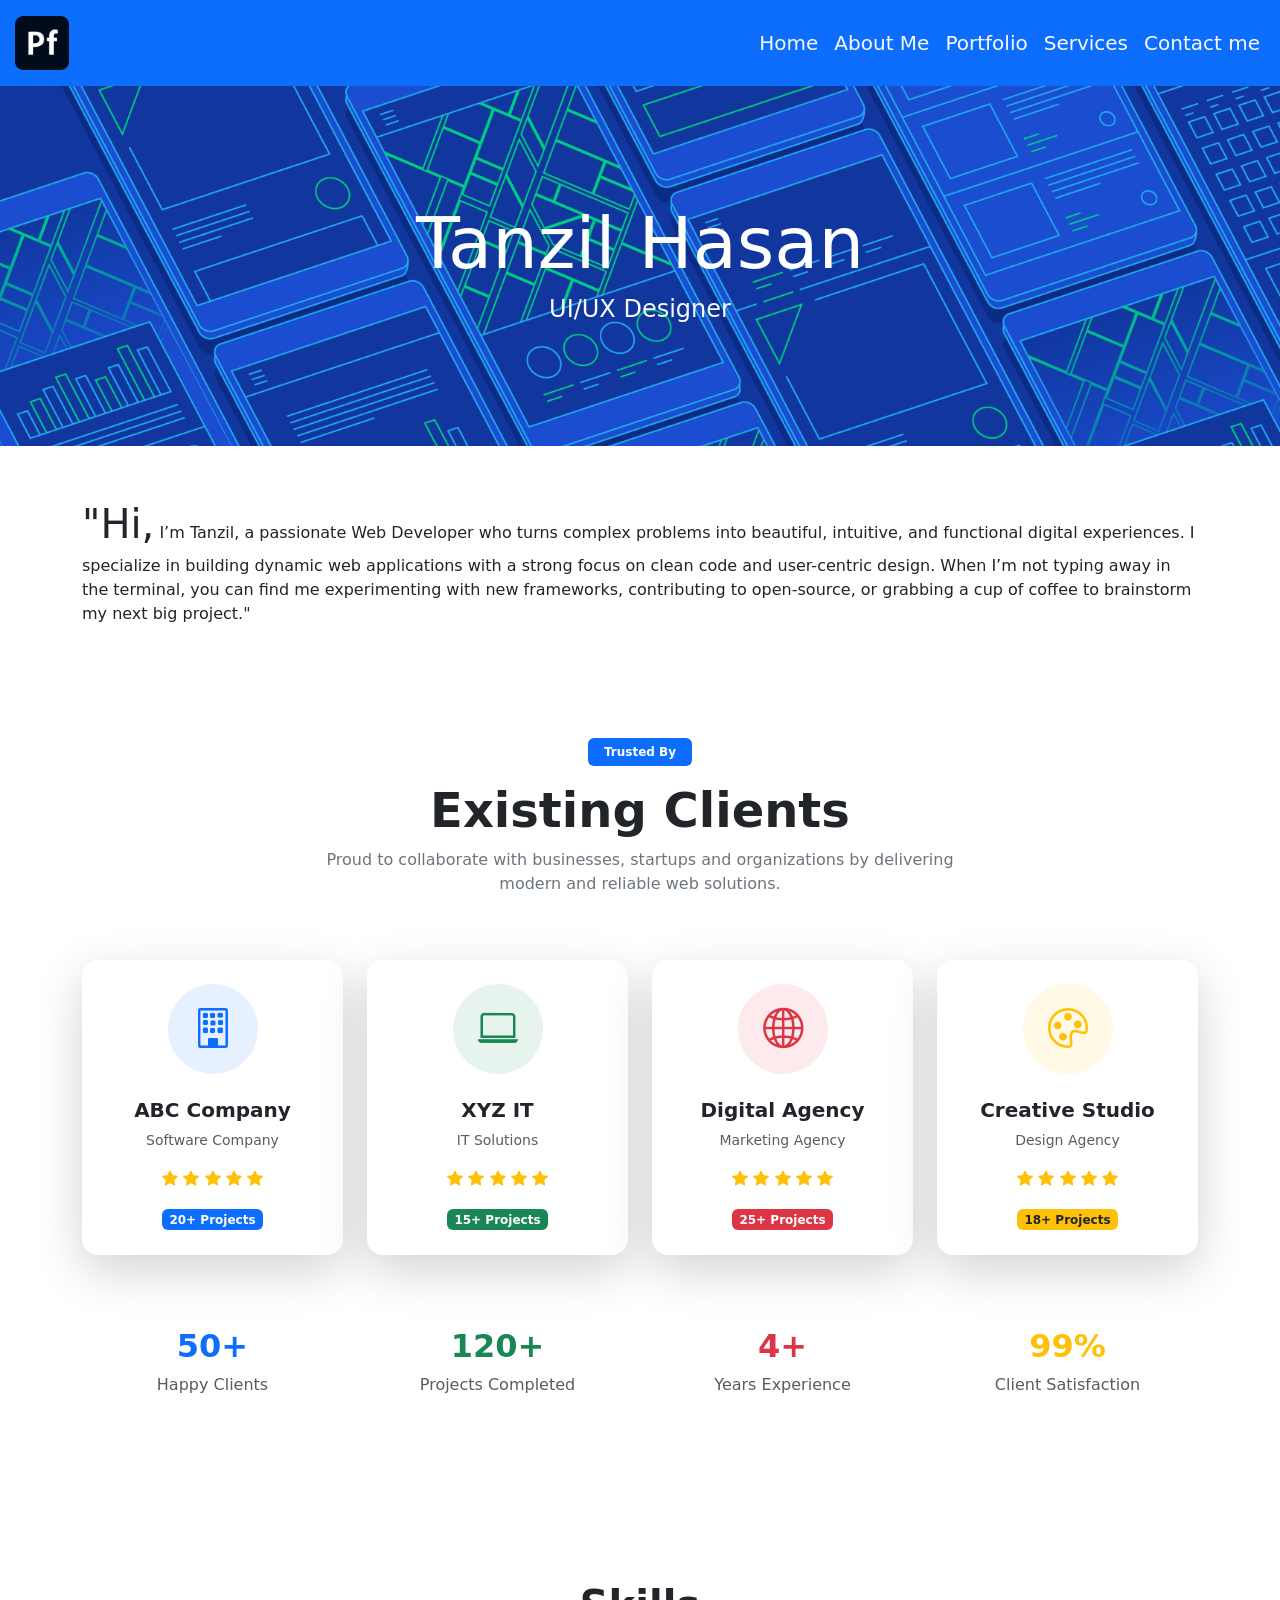
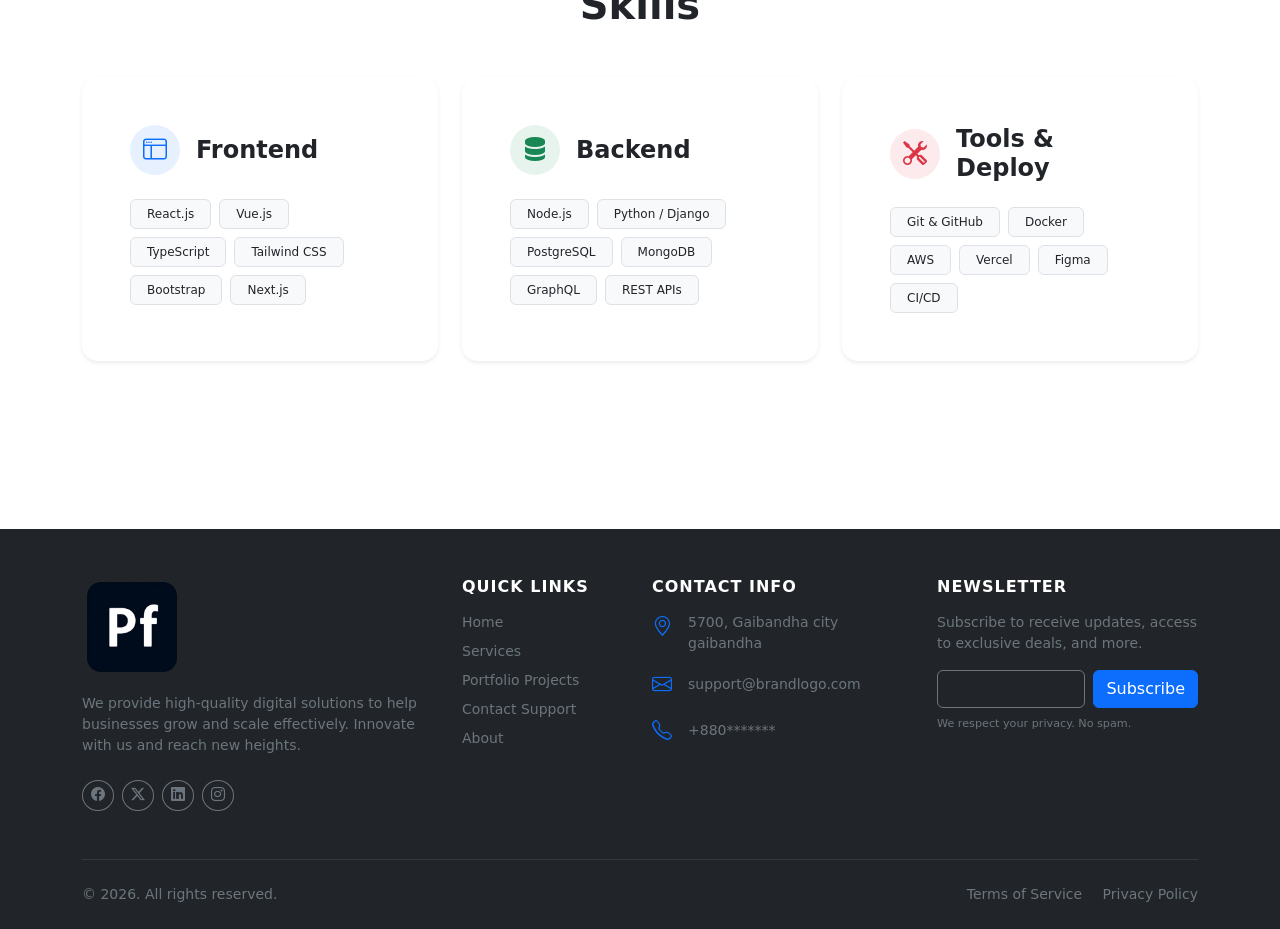
==== about.html @ e1a442a1 "Initial commit - Personal Portfolio website" ====
<!doctype html>
<html lang="en">

<head>
    <meta charset="utf-8">
    <meta name="viewport" content="width=device-width, initial-scale=1">
    <title>Bootstrap demo</title>
    <link href="https://cdn.jsdelivr.net/npm/bootstrap@5.3.3/dist/css/bootstrap.min.css" rel="stylesheet"
        integrity="sha384-QWTKZyjpPEjISv5WaRU9OFeRpok6YctnYmDr5pNlyT2bRjXh0JMhjY6hW+ALEwIH" crossorigin="anonymous">
    <link rel="stylesheet" href="https://cdn.jsdelivr.net/npm/bootstrap-icons@1.11.3/font/bootstrap-icons.min.css">
    <link rel="stylesheet" href="assets/css/style.css">
</head>

<body>
    <header id="navbar">
        <nav class="navbar navbar-expand-lg bg-primary">
            <div class="container-fluid">
                <a class="navbar-brand" href="index.html"><img src="assets/img/logo.webp" alt="" width="60px"></a>
                <button class="navbar-toggler" type="button" data-bs-toggle="collapse" data-bs-target="#navbarNav"
                    aria-controls="navbarNav" aria-expanded="false" aria-label="Toggle navigation">
                    <span class="navbar-toggler-icon"></span>
                </button>
                <div class="collapse navbar-collapse" id="navbarNav">
                    <ul class="navbar-nav ms-auto">
                        <li class="nav-item">
                            <a class="nav-link active text-light fs-5" aria-current="page" href="index.html">Home</a>
                        </li>
                        <li class="nav-item">
                            <a class="nav-link active text-light fs-5" aria-current="page" href="about.html">About
                                Me</a>
                        </li>
                        <li class="nav-item">
                            <a class="nav-link active text-light fs-5" aria-current="page"
                                href="portfolio.html">Portfolio</a>
                        </li>
                        <li class="nav-item">
                            <a class="nav-link active text-light fs-5" aria-current="page"
                                href="service.html">Services</a>
                        </li>
                        <li class="nav-item">
                            <a class="nav-link active text-light fs-5" aria-current="page" href="contact.html">Contact
                                me</a>
                        </li>
                    </ul>
                </div>
            </div>
        </nav>
    </header>

    <section id="title" class="">
        <h1>
            Tanzil Hasan
        </h1>
        <h4 class="text-light">UI/UX Designer</h4>
    </section>

    <section id="biography" class="py-5 container">
        <p>
            <span class="fs-1">"Hi,</span> I’m Tanzil, a passionate Web Developer who turns complex problems into
            beautiful, intuitive, and
            functional
            digital experiences. I specialize in building dynamic web applications with a strong focus on clean code and
            user-centric design. When I’m not typing away in the terminal, you can find me experimenting with new
            frameworks,
            contributing to open-source, or grabbing a cup of coffee to brainstorm my next big project."
        </p>
    </section>

    <section id="existing-client" class="py-5">
        <div class="container">

            <!-- Section Heading -->

            <div class="row justify-content-center mb-5">

                <div class="col-lg-7 text-center">

                    <span class="badge bg-primary px-3 py-2 mb-3">
                        Trusted By
                    </span>

                    <h2 class="display-5 fw-bold">
                        Existing Clients
                    </h2>

                    <p class="text-secondary">
                        Proud to collaborate with businesses, startups and organizations
                        by delivering modern and reliable web solutions.
                    </p>

                </div>

            </div>

            <!-- Client Cards -->

            <div class="row g-4">

                <!-- Client 1 -->

                <div class="col-lg-3 col-md-6">

                    <div class="card border-0 shadow-lg rounded-4 h-100">

                        <div class="card-body text-center p-4">

                            <div class="bg-primary bg-opacity-10 rounded-circle d-inline-flex justify-content-center align-items-center mb-4"
                                style="width:90px;height:90px;">

                                <i class="bi bi-building fs-1 text-primary"></i>

                            </div>

                            <h5 class="fw-bold">
                                ABC Company
                            </h5>

                            <p class="text-muted small">
                                Software Company
                            </p>

                            <div class="text-warning mb-3">
                                <i class="bi bi-star-fill"></i>
                                <i class="bi bi-star-fill"></i>
                                <i class="bi bi-star-fill"></i>
                                <i class="bi bi-star-fill"></i>
                                <i class="bi bi-star-fill"></i>
                            </div>

                            <span class="badge bg-primary">
                                20+ Projects
                            </span>

                        </div>

                    </div>

                </div>

                <!-- Client 2 -->

                <div class="col-lg-3 col-md-6">

                    <div class="card border-0 shadow-lg rounded-4 h-100">

                        <div class="card-body text-center p-4">

                            <div class="bg-success bg-opacity-10 rounded-circle d-inline-flex justify-content-center align-items-center mb-4"
                                style="width:90px;height:90px;">

                                <i class="bi bi-laptop fs-1 text-success"></i>

                            </div>

                            <h5 class="fw-bold">
                                XYZ IT
                            </h5>

                            <p class="text-muted small">
                                IT Solutions
                            </p>

                            <div class="text-warning mb-3">
                                <i class="bi bi-star-fill"></i>
                                <i class="bi bi-star-fill"></i>
                                <i class="bi bi-star-fill"></i>
                                <i class="bi bi-star-fill"></i>
                                <i class="bi bi-star-fill"></i>
                            </div>

                            <span class="badge bg-success">
                                15+ Projects
                            </span>

                        </div>

                    </div>

                </div>

                <!-- Client 3 -->

                <div class="col-lg-3 col-md-6">

                    <div class="card border-0 shadow-lg rounded-4 h-100">

                        <div class="card-body text-center p-4">

                            <div class="bg-danger bg-opacity-10 rounded-circle d-inline-flex justify-content-center align-items-center mb-4"
                                style="width:90px;height:90px;">

                                <i class="bi bi-globe2 fs-1 text-danger"></i>

                            </div>

                            <h5 class="fw-bold">
                                Digital Agency
                            </h5>

                            <p class="text-muted small">
                                Marketing Agency
                            </p>

                            <div class="text-warning mb-3">
                                <i class="bi bi-star-fill"></i>
                                <i class="bi bi-star-fill"></i>
                                <i class="bi bi-star-fill"></i>
                                <i class="bi bi-star-fill"></i>
                                <i class="bi bi-star-fill"></i>
                            </div>

                            <span class="badge bg-danger">
                                25+ Projects
                            </span>

                        </div>

                    </div>

                </div>

                <!-- Client 4 -->

                <div class="col-lg-3 col-md-6">

                    <div class="card border-0 shadow-lg rounded-4 h-100">

                        <div class="card-body text-center p-4">

                            <div class="bg-warning bg-opacity-10 rounded-circle d-inline-flex justify-content-center align-items-center mb-4"
                                style="width:90px;height:90px;">

                                <i class="bi bi-palette fs-1 text-warning"></i>

                            </div>

                            <h5 class="fw-bold">
                                Creative Studio
                            </h5>

                            <p class="text-muted small">
                                Design Agency
                            </p>

                            <div class="text-warning mb-3">
                                <i class="bi bi-star-fill"></i>
                                <i class="bi bi-star-fill"></i>
                                <i class="bi bi-star-fill"></i>
                                <i class="bi bi-star-fill"></i>
                                <i class="bi bi-star-fill"></i>
                            </div>

                            <span class="badge bg-warning text-dark">
                                18+ Projects
                            </span>

                        </div>

                    </div>

                </div>

            </div>

            <!-- Statistics -->

            <div class="row text-center mt-5 g-4">

                <div class="col-md-3">
                    <h2 class="fw-bold text-primary">50+</h2>
                    <p class="text-muted">Happy Clients</p>
                </div>

                <div class="col-md-3">
                    <h2 class="fw-bold text-success">120+</h2>
                    <p class="text-muted">Projects Completed</p>
                </div>

                <div class="col-md-3">
                    <h2 class="fw-bold text-danger">4+</h2>
                    <p class="text-muted">Years Experience</p>
                </div>

                <div class="col-md-3">
                    <h2 class="fw-bold text-warning">99%</h2>
                    <p class="text-muted">Client Satisfaction</p>
                </div>

            </div>

        </div>

    </section>

    <section id="skill" class="py-5">
        <!-- Skills Section -->
        <section class="py-5 ">
            <div class="container py-4">

                <!-- Section Header -->
                <div class="text-center mb-5">

                    <h2 class="display-6 fw-bold mb-0">Skills</h2>
                </div>

                <div class="row g-4 text-start">

                    <!-- Category 1: Frontend -->
                    <div class="col-md-6 col-lg-4">
                        <div class="card border-0 shadow-sm rounded-4 h-100 hover-lift">
                            <div class="card-body p-4 p-md-5">
                                <!-- Icon & Title -->
                                <div class="d-flex align-items-center gap-3 mb-4">
                                    <div class="bg-primary bg-opacity-10 text-primary rounded-circle p-3 d-flex align-items-center justify-content-center"
                                        style="width: 50px; height: 50px;">
                                        <i class="bi bi-window-sidebar fs-4"></i>
                                    </div>
                                    <h4 class="fw-bold mb-0">Frontend</h4>
                                </div>
                                <!-- Tags -->
                                <div class="d-flex flex-wrap gap-2">
                                    <span
                                        class="badge bg-light text-dark border px-3 py-2 fw-medium skill-tag">React.js</span>
                                    <span
                                        class="badge bg-light text-dark border px-3 py-2 fw-medium skill-tag">Vue.js</span>
                                    <span
                                        class="badge bg-light text-dark border px-3 py-2 fw-medium skill-tag">TypeScript</span>
                                    <span class="badge bg-light text-dark border px-3 py-2 fw-medium skill-tag">Tailwind
                                        CSS</span>
                                    <span
                                        class="badge bg-light text-dark border px-3 py-2 fw-medium skill-tag">Bootstrap</span>
                                    <span
                                        class="badge bg-light text-dark border px-3 py-2 fw-medium skill-tag">Next.js</span>
                                </div>
                            </div>
                        </div>
                    </div>

                    <!-- Category 2: Backend -->
                    <div class="col-md-6 col-lg-4">
                        <div class="card border-0 shadow-sm rounded-4 h-100 hover-lift">
                            <div class="card-body p-4 p-md-5">
                                <div class="d-flex align-items-center gap-3 mb-4">
                                    <div class="bg-success bg-opacity-10 text-success rounded-circle p-3 d-flex align-items-center justify-content-center"
                                        style="width: 50px; height: 50px;">
                                        <i class="bi bi-server fs-4"></i>
                                    </div>
                                    <h4 class="fw-bold mb-0">Backend</h4>
                                </div>
                                <div class="d-flex flex-wrap gap-2">
                                    <span
                                        class="badge bg-light text-dark border px-3 py-2 fw-medium skill-tag">Node.js</span>
                                    <span class="badge bg-light text-dark border px-3 py-2 fw-medium skill-tag">Python /
                                        Django</span>
                                    <span
                                        class="badge bg-light text-dark border px-3 py-2 fw-medium skill-tag">PostgreSQL</span>
                                    <span
                                        class="badge bg-light text-dark border px-3 py-2 fw-medium skill-tag">MongoDB</span>
                                    <span
                                        class="badge bg-light text-dark border px-3 py-2 fw-medium skill-tag">GraphQL</span>
                                    <span class="badge bg-light text-dark border px-3 py-2 fw-medium skill-tag">REST
                                        APIs</span>
                                </div>
                            </div>
                        </div>
                    </div>

                    <!-- Category 3: Tools & Deploy -->
                    <div class="col-md-6 col-lg-4 offset-md-3 offset-lg-0">
                        <div class="card border-0 shadow-sm rounded-4 h-100 hover-lift">
                            <div class="card-body p-4 p-md-5">
                                <div class="d-flex align-items-center gap-3 mb-4">
                                    <div class="bg-danger bg-opacity-10 text-danger rounded-circle p-3 d-flex align-items-center justify-content-center"
                                        style="width: 50px; height: 50px;">
                                        <i class="bi bi-tools fs-4"></i>
                                    </div>
                                    <h4 class="fw-bold mb-0">Tools & Deploy</h4>
                                </div>
                                <div class="d-flex flex-wrap gap-2">
                                    <span class="badge bg-light text-dark border px-3 py-2 fw-medium skill-tag">Git &
                                        GitHub</span>
                                    <span
                                        class="badge bg-light text-dark border px-3 py-2 fw-medium skill-tag">Docker</span>
                                    <span
                                        class="badge bg-light text-dark border px-3 py-2 fw-medium skill-tag">AWS</span>
                                    <span
                                        class="badge bg-light text-dark border px-3 py-2 fw-medium skill-tag">Vercel</span>
                                    <span
                                        class="badge bg-light text-dark border px-3 py-2 fw-medium skill-tag">Figma</span>
                                    <span
                                        class="badge bg-light text-dark border px-3 py-2 fw-medium skill-tag">CI/CD</span>
                                </div>
                            </div>
                        </div>
                    </div>

                </div>
            </div>
        </section>

        <!-- CSS -->
        <style>
            .tracking-wide {
                letter-spacing: 1.5px;
            }

            .hover-lift {
                transition: transform 0.3s ease, box-shadow 0.3s ease;
            }

            .hover-lift:hover {
                transform: translateY(-5px);
                box-shadow: 0 1rem 3rem rgba(0, 0, 0, .15) !important;
            }

            .skill-tag {
                transition: all 0.2s ease;
                cursor: default;
            }

            .skill-tag:hover {
                background-color: var(--bs-primary) !important;
                color: white !important;
                border-color: var(--bs-primary) !important;
                transform: scale(1.05);
            }
        </style>
    </section>

    <section id="footer">
        <!-- Big Custom Footer -->
        <footer class="bg-dark text-light pt-5 pb-4 mt-5">
            <div class="container">
                <div class="row gy-5">

                    <!-- Column 1: Brand & About -->
                    <div class="col-lg-4 col-md-6">
                        <h5 class="fw-bold text-white mb-3"><img src="assets/img/logo.webp" alt="" width="100px"></h5>
                        <p class="text-secondary small mb-4">We provide high-quality digital solutions to help
                            businesses grow
                            and scale effectively. Innovate with us and reach new heights.</p>
                        <div class="d-flex gap-2">
                            <a href="#" class="btn btn-sm btn-outline-secondary rounded-circle"><i
                                    class="bi bi-facebook"></i></a>
                            <a href="#" class="btn btn-sm btn-outline-secondary rounded-circle"><i
                                    class="bi bi-twitter-x"></i></a>
                            <a href="#" class="btn btn-sm btn-outline-secondary rounded-circle"><i
                                    class="bi bi-linkedin"></i></a>
                            <a href="#" class="btn btn-sm btn-outline-secondary rounded-circle"><i
                                    class="bi bi-instagram"></i></a>
                        </div>
                    </div>

                    <!-- Column 2: Quick Links -->
                    <div class="col-lg-2 col-md-6">
                        <h6 class="text-white mb-3 text-uppercase fw-bold tracking-wide">Quick Links</h6>
                        <ul class="list-unstyled small text-secondary d-flex flex-column gap-2">
                            <li><a href="index.html"
                                    class="text-secondary text-decoration-none hover-white transition-all">Home</a>
                            </li>
                            <li><a href="service.html"
                                    class="text-secondary text-decoration-none hover-white transition-all">
                                    Services</a></li>
                            <li><a href="portfolio.html"
                                    class="text-secondary text-decoration-none hover-white transition-all">Portfolio
                                    Projects</a></li>
                            <li><a href="contact.html"
                                    class="text-secondary text-decoration-none hover-white transition-all">Contact
                                    Support</a></li>
                            <li><a href="about.html"
                                    class="text-secondary text-decoration-none hover-white transition-all">About</a>
                            </li>
                        </ul>
                    </div>

                    <!-- Column 3: Contact Info -->
                    <div class="col-lg-3 col-md-6">
                        <h6 class="text-white mb-3 text-uppercase fw-bold tracking-wide">Contact Info</h6>
                        <ul class="list-unstyled small text-secondary d-flex flex-column gap-3">
                            <li class="d-flex gap-3 align-items-start">
                                <i class="bi bi-geo-alt fs-5 text-primary"></i>
                                <span>5700, Gaibandha city<br>gaibandha</span>
                            </li>
                            <li class="d-flex gap-3 align-items-center">
                                <i class="bi bi-envelope fs-5 text-primary"></i>
                                <span>support@brandlogo.com</span>
                            </li>
                            <li class="d-flex gap-3 align-items-center">
                                <i class="bi bi-telephone fs-5 text-primary"></i>
                                <span>+880*******</span>
                            </li>
                        </ul>
                    </div>

                    <!-- Column 4: Newsletter -->
                    <div class="col-lg-3 col-md-6">
                        <h6 class="text-white mb-3 text-uppercase fw-bold tracking-wide">Newsletter</h6>
                        <p class="text-secondary small mb-3">Subscribe to receive updates, access to exclusive deals,
                            and more.
                        </p>
                        <form class="d-flex gap-2">
                            <input type="email" class="form-control bg-dark text-light border-secondary"
                                placeholder="Email address" required>
                            <button class="btn btn-primary" type="submit">Subscribe</button>
                        </form>
                        <div class="form-text text-secondary mt-2" style="font-size: 0.7rem;">We respect your privacy.
                            No spam.
                        </div>
                    </div>

                </div>

                <!-- Simple Footer Copyright -->
                <hr class="border-secondary mt-5 mb-4">
                <div class="row align-items-center">
                    <div class="col-md-6 text-center text-md-start small text-secondary mb-3 mb-md-0">
                        &copy; 2026. All rights reserved.
                    </div>
                    <div class="col-md-6 text-center text-md-end small">
                        <a href="#" class="text-secondary text-decoration-none me-3 hover-white">Terms of Service</a>
                        <a href="#" class="text-secondary text-decoration-none hover-white">Privacy Policy</a>
                    </div>
                </div>
            </div>
        </footer>

        <!-- Optional CSS for hovers -->
        <style>
            .hover-white:hover {
                color: #fff !important;
            }

            .tracking-wide {
                letter-spacing: 1px;
            }
        </style>
    </section>

    <script src="https://cdn.jsdelivr.net/npm/bootstrap@5.2.3/dist/js/bootstrap.bundle.min.js"
        integrity="sha384-kenU1KFdBIe4zVF0s0G1M5b4hcpxyD9F7jL+jjXkk+Q2h455rYXK/7HAuoJl+0I4"
        crossorigin="anonymous"></script>
</body>

</html>
---- assets/css/style.css ----
*{
    padding: 0%;
    margin: 0%;
    box-sizing: border-box;
}

header ul a:hover{
    color: black;
    font-weight: bold;
    transition: 0.5s;
}

#title{
    background-image: url(../img/about-title.png);
    height: 40vh;
    background-repeat: no-repeat;
    background-size: cover;
    align-items: center;
    align-content: center;
    text-align: center;
}

#title h1{
    font-size: 72px;
    color: white;
    
}
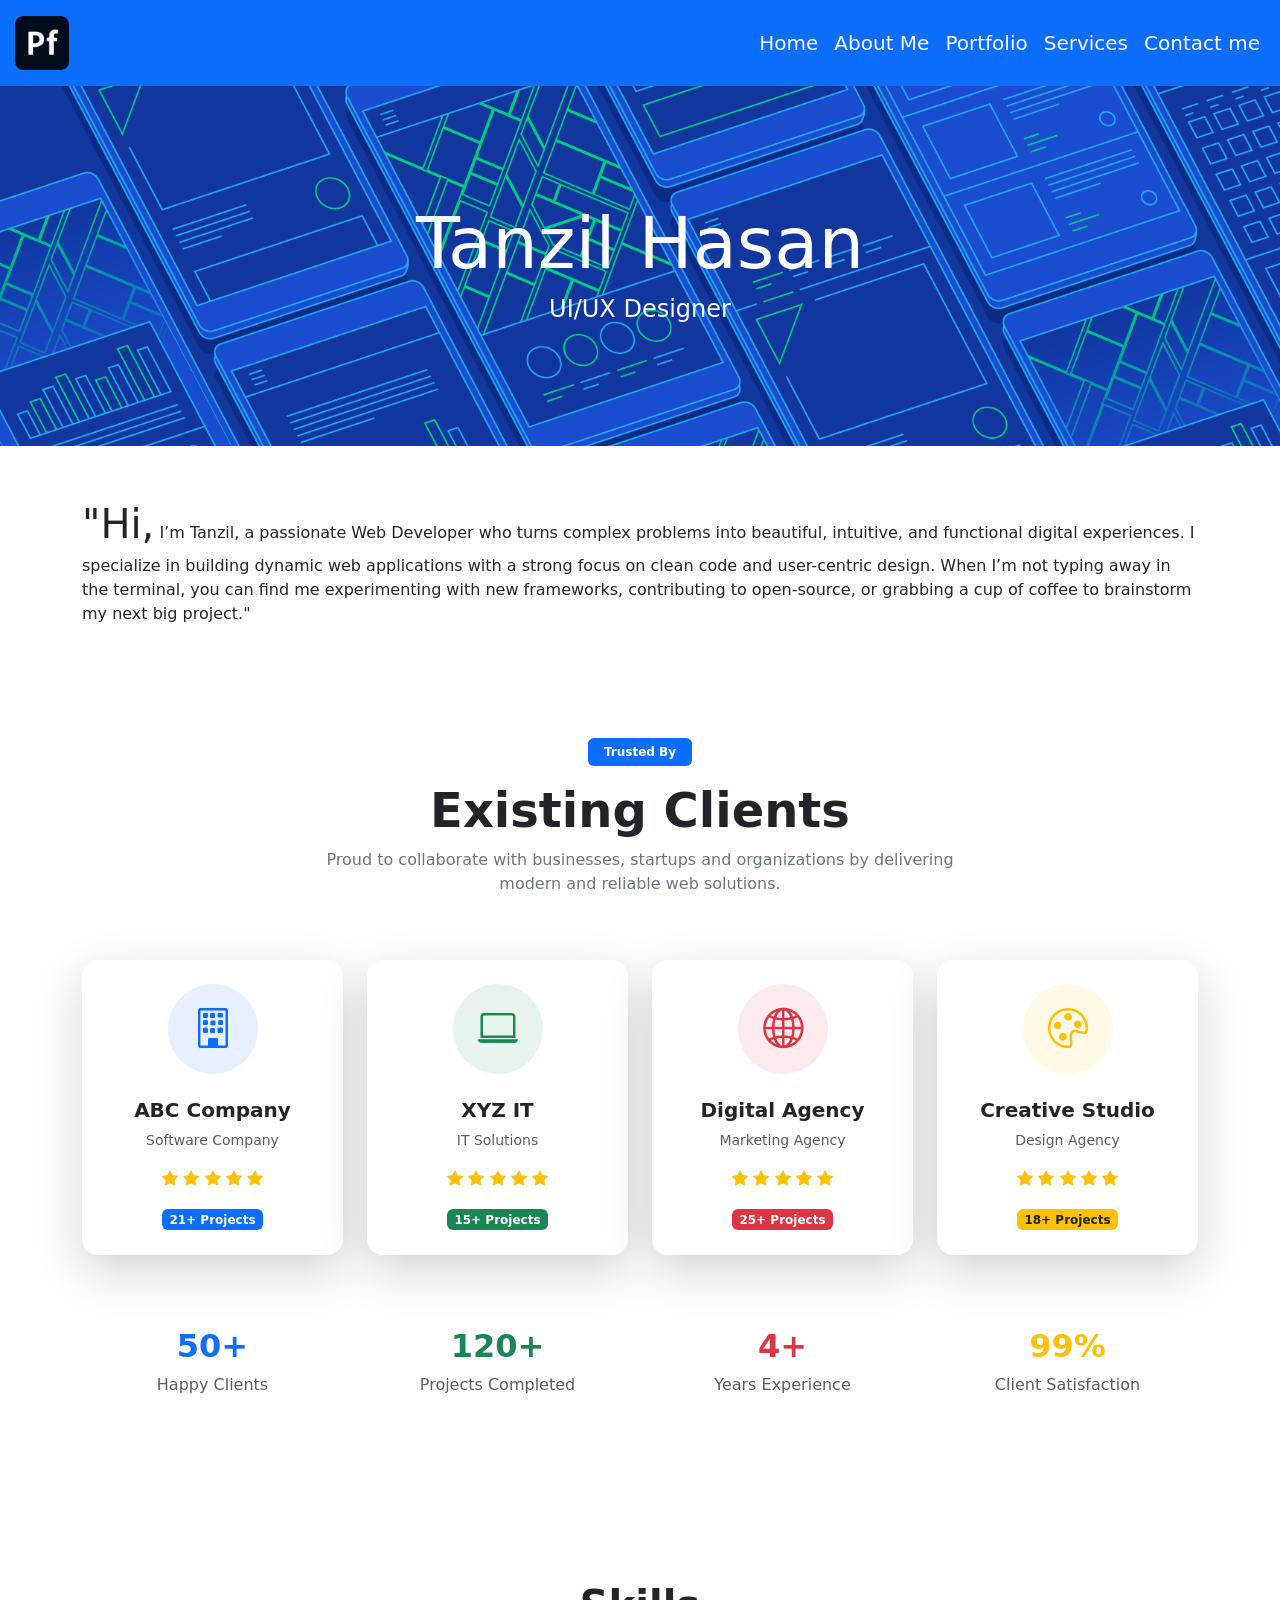
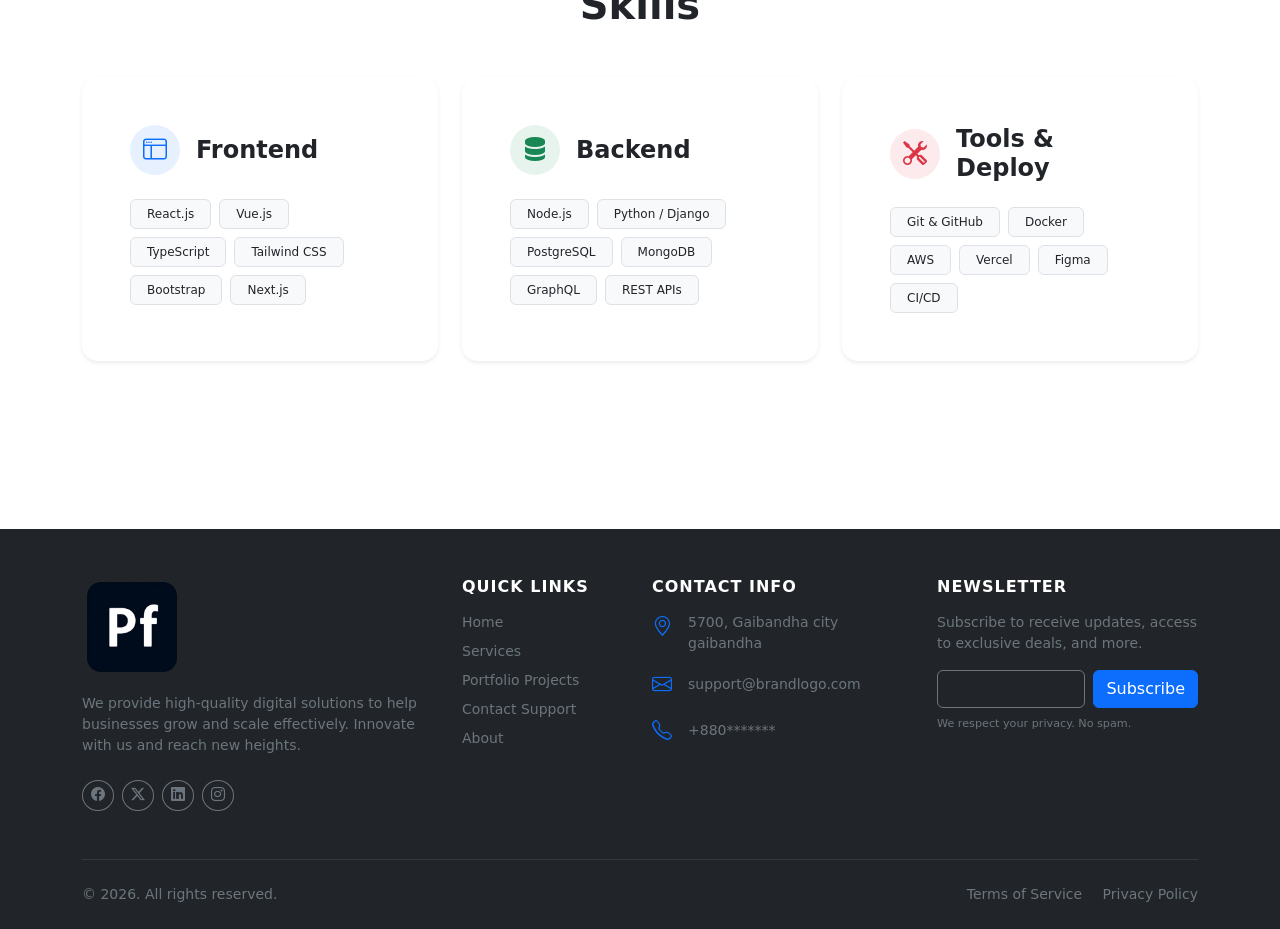
==== commit 13409be9: "some" ====
--- a/about.html
+++ b/about.html
@@ -128,7 +128,7 @@
                             </div>
 
                             <span class="badge bg-primary">
-                                20+ Projects
+                                21+ Projects
                             </span>
 
                         </div>
--- a/assets/css/style.css
+++ b/assets/css/style.css
@@ -5,9 +5,10 @@
 }
 
 header ul a:hover{
-    color: black;
     font-weight: bold;
     transition: 0.5s;
+    color: black;
+    
 }
 
 #title{
@@ -26,3 +27,7 @@
     
 }
 
+#title h1:hover{
+    scale: 1.1;
+    transition: 0.5s;
+}
